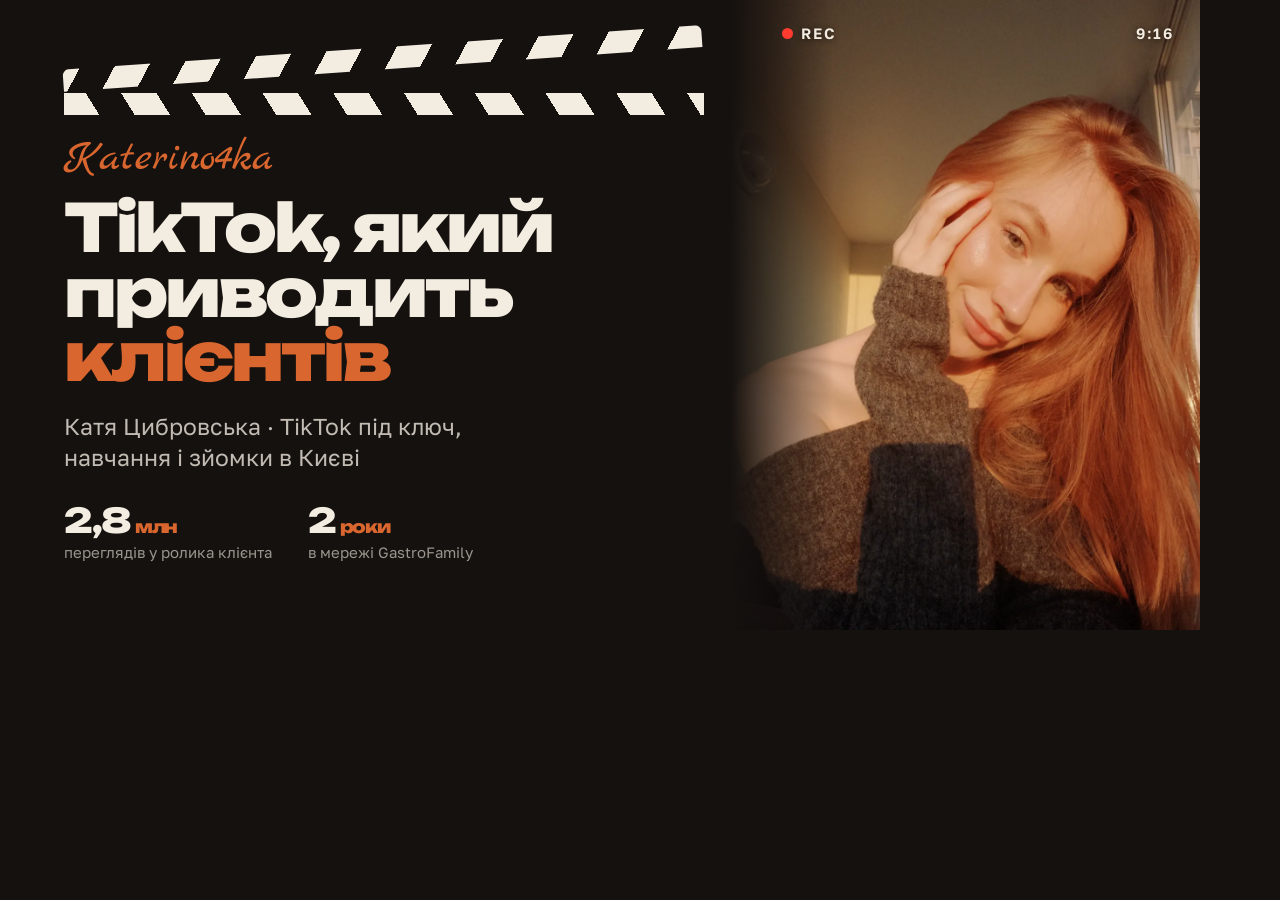
==== scripts/og/card.html @ 70242ad8 "Карточка для месенджерів: брендована og-картинка 1200×630 з фото, хлопушкою і цифрами Co-Authored-By" ====
<!doctype html><html><head><meta charset="utf-8">
<link rel="stylesheet" href="../../site/assets/fonts.css">
<style>
*{box-sizing:border-box;margin:0}
html,body{width:1200px;height:630px;background:#15110f;overflow:hidden}
body{position:relative;font-family:"Golos Text",sans-serif;color:#f3ece1}
.photo{position:absolute;right:0;top:0;width:470px;height:630px;overflow:hidden}
.photo img{width:100%;height:100%;object-fit:cover;object-position:50% 30%}
.photo::before{content:"";position:absolute;inset:0;background:linear-gradient(90deg,#15110f 0%,rgba(21,17,15,0) 22%);z-index:1}
.hud{position:absolute;top:26px;left:52px;right:26px;display:flex;justify-content:space-between;z-index:2;font:600 15px/1 "Golos Text";letter-spacing:.12em;text-shadow:0 1px 6px rgba(0,0,0,.6)}
.hud b{display:inline-flex;align-items:center;gap:8px;font-weight:600}
.hud b::before{content:"";width:11px;height:11px;border-radius:50%;background:#ff3b30}
.left{position:absolute;left:64px;top:0;width:700px;height:630px;display:flex;flex-direction:column;justify-content:center}
.clap{position:relative;height:46px;width:640px;margin-bottom:22px}
.clap i{position:absolute;left:0;right:0;height:22px;background:repeating-linear-gradient(-58deg,#f3ece1 0 30px,#15110f 30px 60px)}
.clap i:first-child{top:0;border-radius:6px 6px 0 0;transform:rotate(-4deg);transform-origin:10px 100%}
.clap i:last-child{bottom:0;background:repeating-linear-gradient(58deg,#f3ece1 0 30px,#15110f 30px 60px)}
.mark{font:400 44px/1 "Marck Script";color:#d9662e;margin-bottom:14px}
h1{font:800 66px/.98 "Unbounded";letter-spacing:-.045em}
h1 span{color:#d9662e;display:block}
.sub{margin-top:22px;font-size:23px;line-height:1.35;color:rgba(243,236,225,.78)}
.stats{margin-top:30px;display:flex;gap:36px;align-items:flex-end}
.stats div{display:grid;gap:6px}
.stats strong{font:800 34px/1 "Unbounded";letter-spacing:-.04em}
.stats strong small{font-size:.5em;color:#d9662e;margin-left:4px}
.stats span{font-size:15px;color:rgba(243,236,225,.6)}
.foot{position:absolute;left:64px;bottom:30px;font:600 15px/1 "Golos Text";letter-spacing:.14em;text-transform:uppercase;color:rgba(243,236,225,.5)}
</style></head><body>
<div class="photo"><img src="../../site/assets/img/katya.webp" alt=""><div class="hud"><b>REC</b><span>9:16</span></div></div>
<div class="left">
  <div class="clap"><i></i><i></i></div>
  <p class="mark">Katerino4ka</p>
  <h1>TikTok, який приводить <span>клієнтів</span></h1>
  <p class="sub">Катя Цибровська · TikTok під ключ,<br>навчання і зйомки в Києві</p>
  <div class="stats">
    <div><strong>2,8<small>млн</small></strong><span>переглядів у ролика клієнта</span></div>
    <div><strong>2<small>роки</small></strong><span>в мережі GastroFamily</span></div>
  </div>
</div>
</body></html>
---- site/assets/fonts.css ----
@font-face {
  font-family: 'Unbounded';
  font-style: normal;
  font-weight: 300 900;
  font-display: swap;
  src: url(fonts/Unbounded-300-cyrillic-ext.woff2) format('woff2');
  unicode-range: U+0460-052F, U+1C80-1C8A, U+20B4, U+2DE0-2DFF, U+A640-A69F, U+FE2E-FE2F;
}
@font-face {
  font-family: 'Unbounded';
  font-style: normal;
  font-weight: 300 900;
  font-display: swap;
  src: url(fonts/Unbounded-300-cyrillic.woff2) format('woff2');
  unicode-range: U+0301, U+0400-045F, U+0490-0491, U+04B0-04B1, U+2116;
}
@font-face {
  font-family: 'Unbounded';
  font-style: normal;
  font-weight: 300 900;
  font-display: swap;
  src: url(fonts/Unbounded-300-latin.woff2) format('woff2');
  unicode-range: U+0000-00FF, U+0131, U+0152-0153, U+02BB-02BC, U+02C6, U+02DA, U+02DC, U+0304, U+0308, U+0329, U+2000-206F, U+20AC, U+2122, U+2191, U+2193, U+2212, U+2215, U+FEFF, U+FFFD;
}
@font-face {
  font-family: 'Golos Text';
  font-style: normal;
  font-weight: 400 700;
  font-display: swap;
  src: url(fonts/GolosText-400-cyrillic-ext.woff2) format('woff2');
  unicode-range: U+0460-052F, U+1C80-1C8A, U+20B4, U+2DE0-2DFF, U+A640-A69F, U+FE2E-FE2F;
}
@font-face {
  font-family: 'Golos Text';
  font-style: normal;
  font-weight: 400 700;
  font-display: swap;
  src: url(fonts/GolosText-400-cyrillic.woff2) format('woff2');
  unicode-range: U+0301, U+0400-045F, U+0490-0491, U+04B0-04B1, U+2116;
}
@font-face {
  font-family: 'Golos Text';
  font-style: normal;
  font-weight: 400 700;
  font-display: swap;
  src: url(fonts/GolosText-400-latin.woff2) format('woff2');
  unicode-range: U+0000-00FF, U+0131, U+0152-0153, U+02BB-02BC, U+02C6, U+02DA, U+02DC, U+0304, U+0308, U+0329, U+2000-206F, U+20AC, U+2122, U+2191, U+2193, U+2212, U+2215, U+FEFF, U+FFFD;
}
@font-face {
  font-family: 'Marck Script';
  font-style: normal;
  font-weight: 400;
  font-display: swap;
  src: url(fonts/MarckScript-400-cyrillic.woff2) format('woff2');
  unicode-range: U+0301, U+0400-045F, U+0490-0491, U+04B0-04B1, U+2116;
}
@font-face {
  font-family: 'Marck Script';
  font-style: normal;
  font-weight: 400;
  font-display: swap;
  src: url(fonts/MarckScript-400-latin.woff2) format('woff2');
  unicode-range: U+0000-00FF, U+0131, U+0152-0153, U+02BB-02BC, U+02C6, U+02DA, U+02DC, U+0304, U+0308, U+0329, U+2000-206F, U+20AC, U+2122, U+2191, U+2193, U+2212, U+2215, U+FEFF, U+FFFD;
}
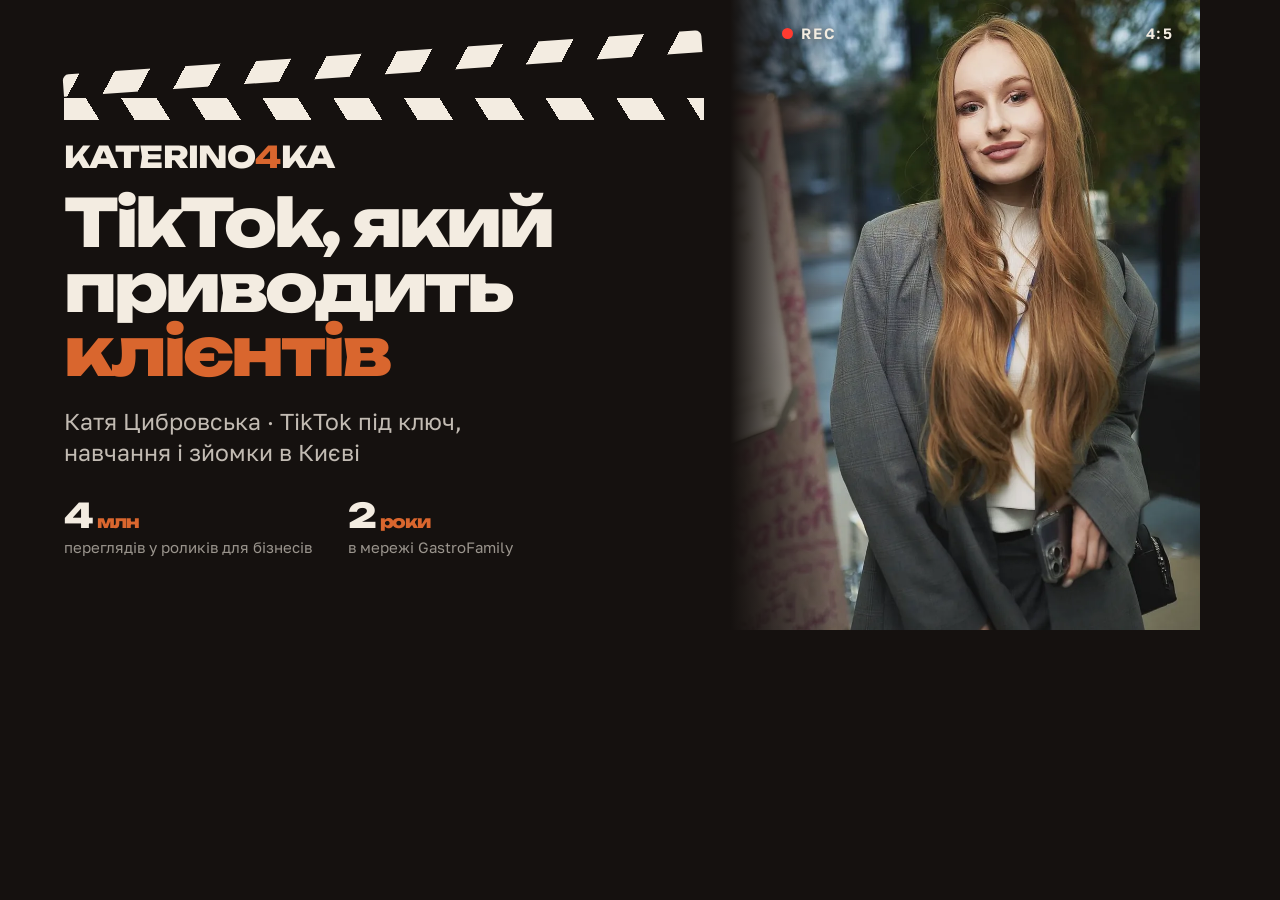
==== commit f66905a0: "Правки Каті з Telegram: світла гама, клієнти, навігація, ролики для бізнесів, відгуки - світла база " ====
--- a/scripts/og/card.html
+++ b/scripts/og/card.html
@@ -15,7 +15,7 @@
 .clap i{position:absolute;left:0;right:0;height:22px;background:repeating-linear-gradient(-58deg,#f3ece1 0 30px,#15110f 30px 60px)}
 .clap i:first-child{top:0;border-radius:6px 6px 0 0;transform:rotate(-4deg);transform-origin:10px 100%}
 .clap i:last-child{bottom:0;background:repeating-linear-gradient(58deg,#f3ece1 0 30px,#15110f 30px 60px)}
-.mark{font:400 44px/1 "Marck Script";color:#d9662e;margin-bottom:14px}
+.mark{font:800 30px/1 "Unbounded";letter-spacing:-.02em;color:#f3ece1;margin-bottom:18px}.mark b{color:#d9662e;font-weight:800}
 h1{font:800 66px/.98 "Unbounded";letter-spacing:-.045em}
 h1 span{color:#d9662e;display:block}
 .sub{margin-top:22px;font-size:23px;line-height:1.35;color:rgba(243,236,225,.78)}
@@ -26,14 +26,14 @@
 .stats span{font-size:15px;color:rgba(243,236,225,.6)}
 .foot{position:absolute;left:64px;bottom:30px;font:600 15px/1 "Golos Text";letter-spacing:.14em;text-transform:uppercase;color:rgba(243,236,225,.5)}
 </style></head><body>
-<div class="photo"><img src="../../site/assets/img/katya.webp" alt=""><div class="hud"><b>REC</b><span>9:16</span></div></div>
+<div class="photo"><img src="../../site/assets/img/hero-katya.webp" alt=""><div class="hud"><b>REC</b><span>4:5</span></div></div>
 <div class="left">
   <div class="clap"><i></i><i></i></div>
-  <p class="mark">Katerino4ka</p>
+  <p class="mark">KATERINO<b>4</b>KA</p>
   <h1>TikTok, який приводить <span>клієнтів</span></h1>
   <p class="sub">Катя Цибровська · TikTok під ключ,<br>навчання і зйомки в Києві</p>
   <div class="stats">
-    <div><strong>2,8<small>млн</small></strong><span>переглядів у ролика клієнта</span></div>
+    <div><strong>4<small>млн</small></strong><span>переглядів у роликів для бізнесів</span></div>
     <div><strong>2<small>роки</small></strong><span>в мережі GastroFamily</span></div>
   </div>
 </div>
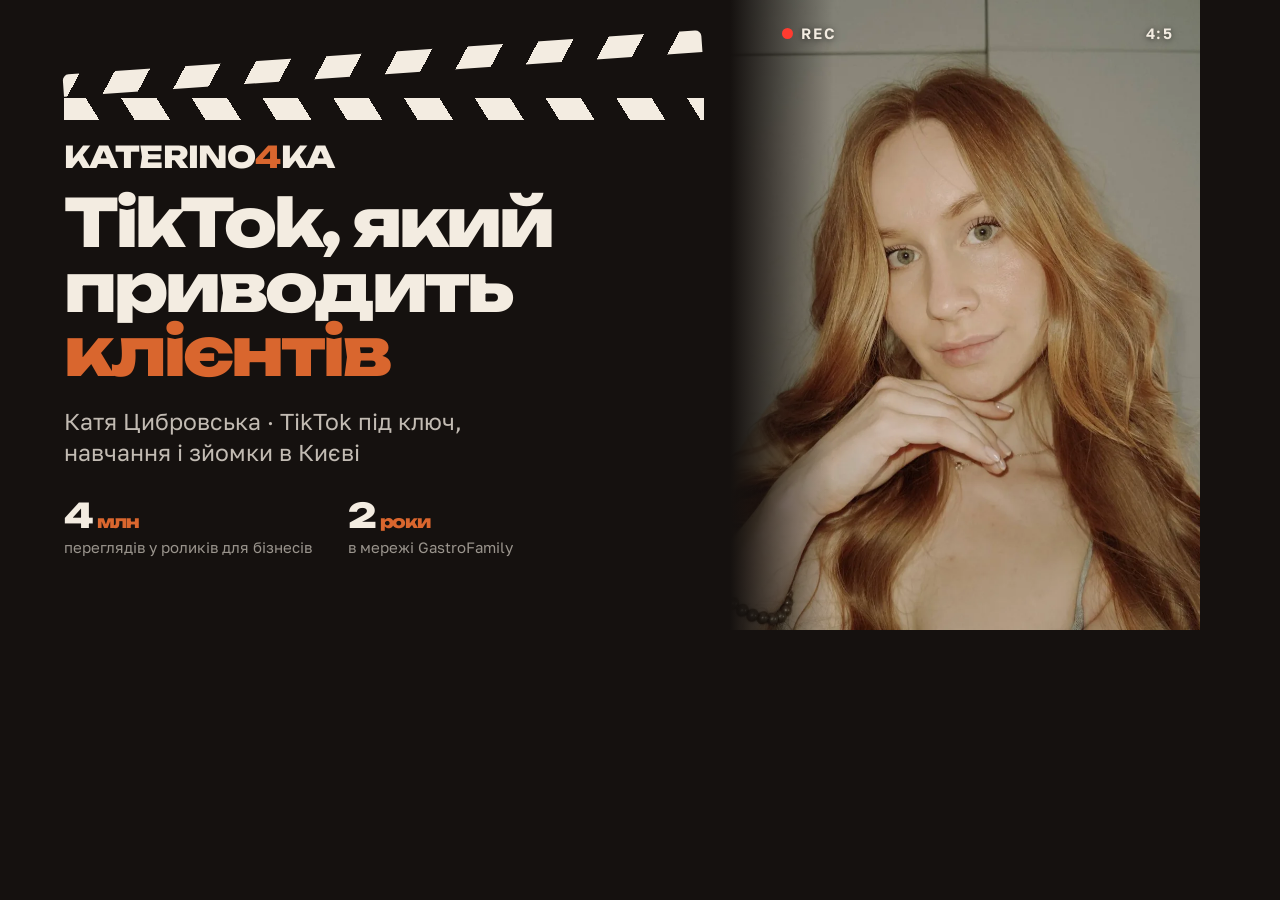
==== commit d69387d8: "Hero: нове фото Каті, у «Про мене» — фото в піджаку Фото з hero і «Про мене» помінялись місцями, щоб" ====
--- a/scripts/og/card.html
+++ b/scripts/og/card.html
@@ -26,7 +26,7 @@
 .stats span{font-size:15px;color:rgba(243,236,225,.6)}
 .foot{position:absolute;left:64px;bottom:30px;font:600 15px/1 "Golos Text";letter-spacing:.14em;text-transform:uppercase;color:rgba(243,236,225,.5)}
 </style></head><body>
-<div class="photo"><img src="../../site/assets/img/hero-katya.webp" alt=""><div class="hud"><b>REC</b><span>4:5</span></div></div>
+<div class="photo"><img src="../../site/assets/img/hero-katya-v2.webp" alt=""><div class="hud"><b>REC</b><span>4:5</span></div></div>
 <div class="left">
   <div class="clap"><i></i><i></i></div>
   <p class="mark">KATERINO<b>4</b>KA</p>
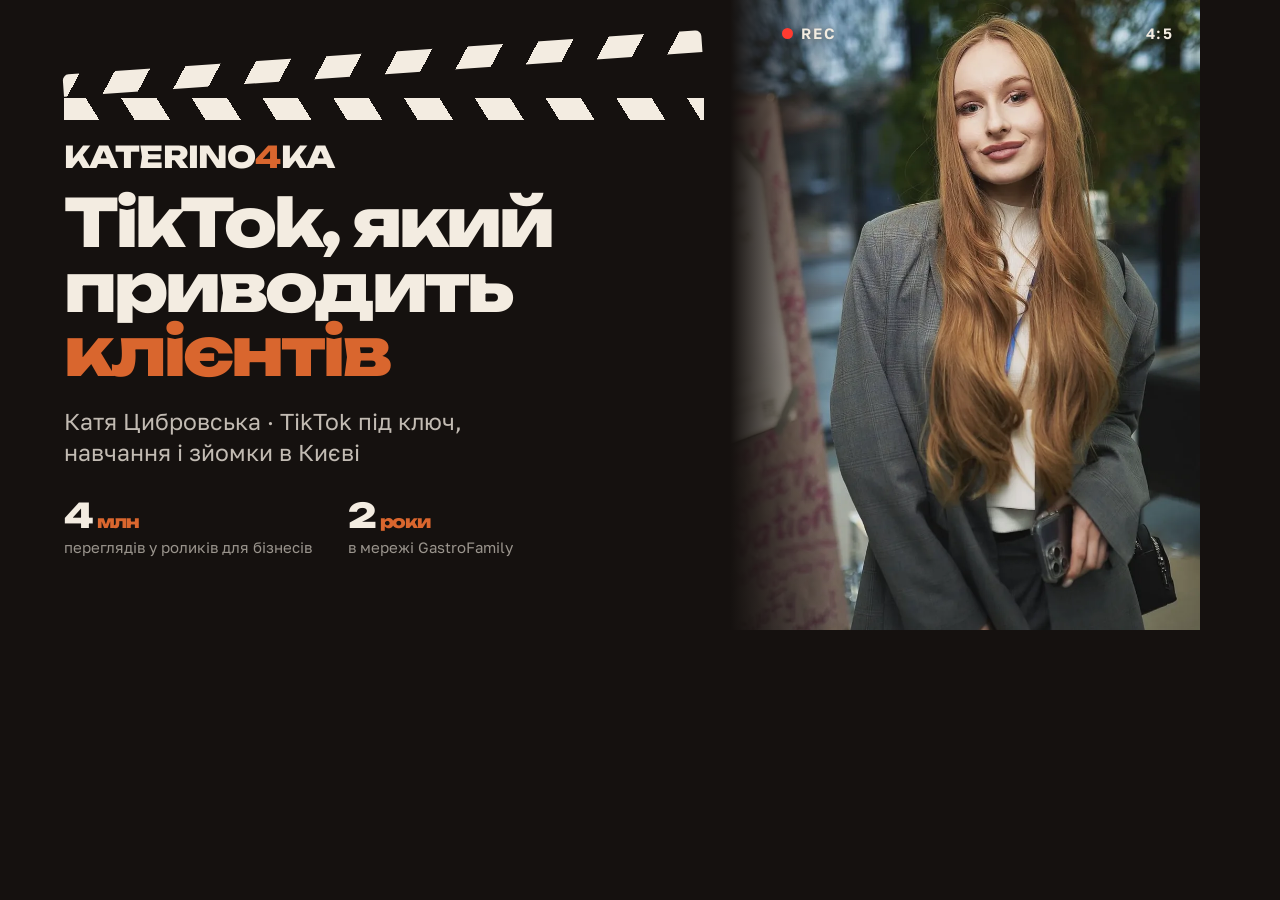
==== commit 08a0aaa5: "Фото hero і «Про мене» повернуто на місця, YouTube веде на канал Co-Authored-By: Claude Opus 5.5 <no" ====
--- a/scripts/og/card.html
+++ b/scripts/og/card.html
@@ -26,7 +26,7 @@
 .stats span{font-size:15px;color:rgba(243,236,225,.6)}
 .foot{position:absolute;left:64px;bottom:30px;font:600 15px/1 "Golos Text";letter-spacing:.14em;text-transform:uppercase;color:rgba(243,236,225,.5)}
 </style></head><body>
-<div class="photo"><img src="../../site/assets/img/hero-katya-v2.webp" alt=""><div class="hud"><b>REC</b><span>4:5</span></div></div>
+<div class="photo"><img src="../../site/assets/img/hero-katya.webp" alt=""><div class="hud"><b>REC</b><span>4:5</span></div></div>
 <div class="left">
   <div class="clap"><i></i><i></i></div>
   <p class="mark">KATERINO<b>4</b>KA</p>
